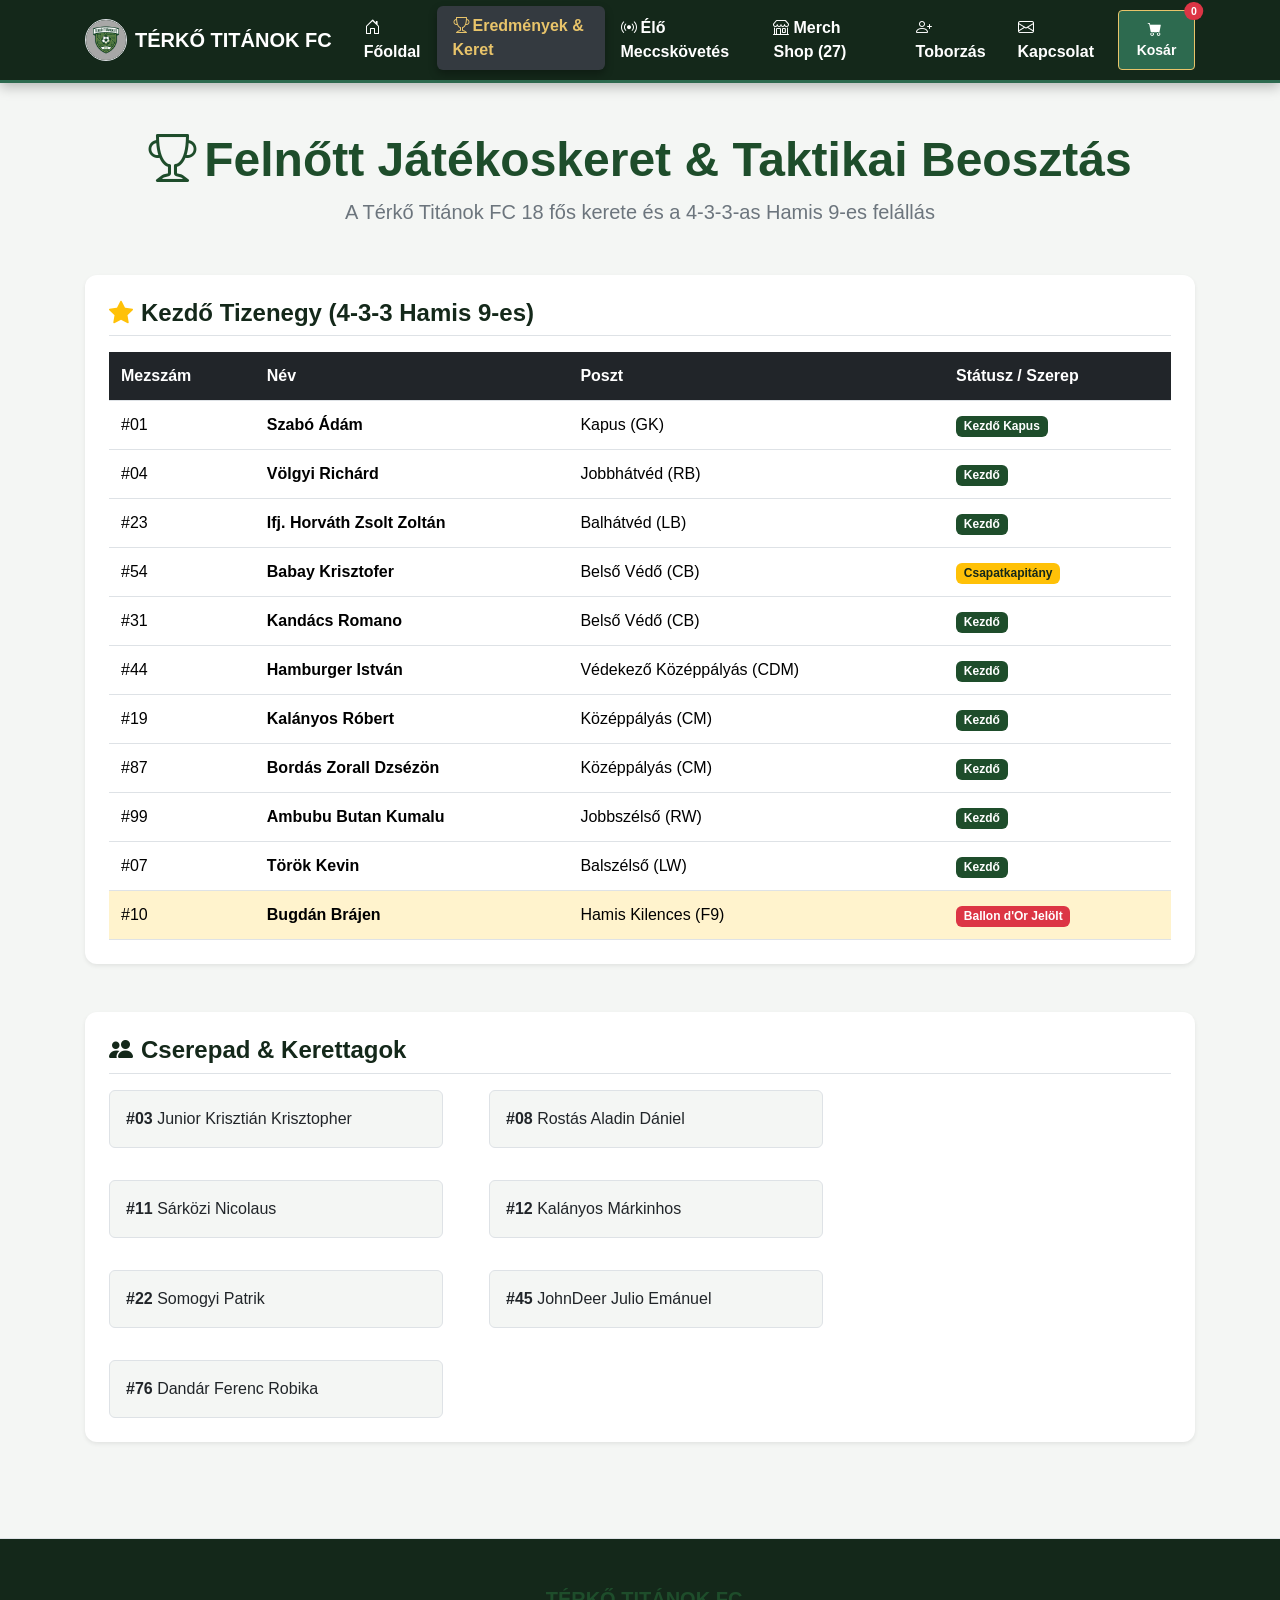
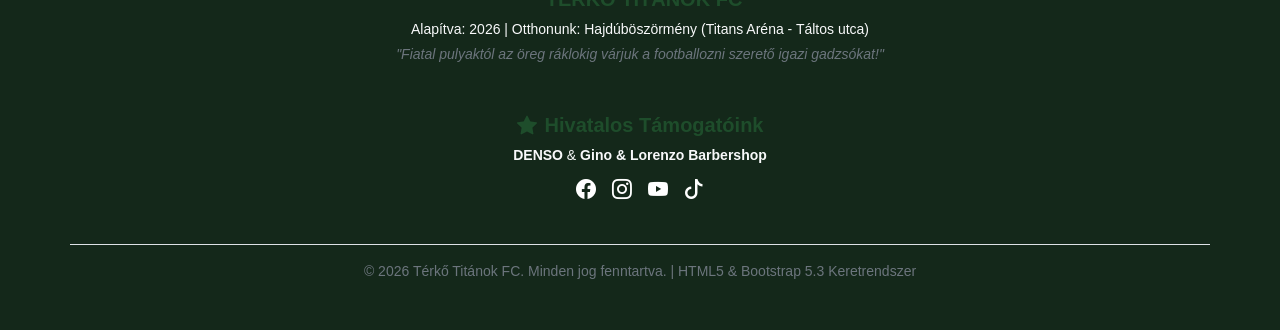
==== eredmenyek.html @ 198f858a "szex123" ====
<!DOCTYPE html>
<html lang="hu">
<head>
    <meta charset="UTF-8">
    <meta name="viewport" content="width=device-width, initial-scale=1.0">
    <title>Eredmények & Keret - Térkő Titánok FC</title>

    <link href="https://cdn.jsdelivr.net/npm/bootstrap@5.3.3/dist/css/bootstrap.min.css" rel="stylesheet" crossorigin="anonymous">
    <link href="https://cdn.jsdelivr.net/npm/bootstrap-icons@1.11.3/font/bootstrap-icons.min.css" rel="stylesheet">
    <link rel="stylesheet" href="css/bootstrap.min.css">
    <link rel="stylesheet" href="css/style.css">
</head>
<body>
    
    <!-- Navigáció -->
    <nav class="navbar navbar-expand-lg navbar-dark navbar-titan sticky-top">
        <div class="container">
            <a class="navbar-brand fw-bold d-flex align-items-center" href="index.html">
                <img src="img/terko_titanok_logo.png" alt="Térkő Titánok FC Címer" width="42" height="42" class="me-2 rounded-circle border border-white">
                TÉRKŐ TITÁNOK FC
            </a>
            <button class="navbar-toggler" type="button" data-bs-toggle="collapse" data-bs-target="#navbarNav" aria-controls="navbarNav" aria-expanded="false" aria-label="Navigáció váltó">
                <span class="navbar-toggler-icon"></span>
            </button>
            <div class="collapse navbar-collapse" id="navbarNav">
                <ul class="navbar-nav ms-auto align-items-lg-center">
                    
                    <li class="nav-item"><a class="nav-link " href="index.html"><i class="bi bi-house-door me-1"></i>Főoldal</a></li>
                    <li class="nav-item"><a class="nav-link active" href="eredmenyek.html"><i class="bi bi-trophy me-1"></i>Eredmények & Keret</a></li>
                    <li class="nav-item"><a class="nav-link " href="meccs-kovetes.html"><i class="bi bi-broadcast me-1"></i>Élő Meccskövetés</a></li>
                    <li class="nav-item"><a class="nav-link " href="merch.html"><i class="bi bi-shop me-1"></i>Merch Shop (27)</a></li>
                    <li class="nav-item"><a class="nav-link " href="jelentkezes.html"><i class="bi bi-person-plus me-1"></i>Toborzás</a></li>
                    <li class="nav-item"><a class="nav-link " href="kapcsolat.html"><i class="bi bi-envelope me-1"></i>Kapcsolat</a></li>
                    <li class="nav-item ms-lg-2 mt-2 mt-lg-0">
                        <button class="btn btn-cart-nav btn-sm px-3 py-2 position-relative" data-bs-toggle="modal" data-bs-target="#cartModal" title="Kosár megtekintése">
                            <i class="bi bi-cart-fill me-1"></i> Kosár
                            <span id="cart-badge" class="position-absolute top-0 start-100 translate-middle badge rounded-pill bg-danger">0</span>
                        </button>
                    </li>
                </ul>
            </div>
        </div>
    </nav>


    <div class="container py-5">
        <div class="text-center mb-5">
            <h2 class="display-5 fw-bold text-success mb-2"><i class="bi bi-trophy me-2"></i>Felnőtt Játékoskeret & Taktikai Beosztás</h2>
            <p class="lead text-muted">A Térkő Titánok FC 18 fős kerete és a 4-3-3-as Hamis 9-es felállás</p>
        </div>

        <!-- Kezdő 11 Táblázat -->
        <div class="card titan-card p-4 mb-5 shadow-sm">
            <h4 class="fw-bold text-dark border-bottom pb-2 mb-3"><i class="bi bi-star-fill text-warning me-2"></i>Kezdő Tizenegy (4-3-3 Hamis 9-es)</h4>
            <div class="table-responsive">
                <table class="table table-hover align-middle mb-0">
                    <thead class="table-dark">
                        <tr>
                            <th>Mezszám</th>
                            <th>Név</th>
                            <th>Poszt</th>
                            <th>Státusz / Szerep</th>
                        </tr>
                    </thead>
                    <tbody>
                        <tr><td>#01</td><td><strong>Szabó Ádám</strong></td><td>Kapus (GK)</td><td><span class="badge bg-success">Kezdő Kapus</span></td></tr>
                        <tr><td>#04</td><td><strong>Völgyi Richárd</strong></td><td>Jobbhátvéd (RB)</td><td><span class="badge bg-success">Kezdő</span></td></tr>
                        <tr><td>#23</td><td><strong>Ifj. Horváth Zsolt Zoltán</strong></td><td>Balhátvéd (LB)</td><td><span class="badge bg-success">Kezdő</span></td></tr>
                        <tr><td>#54</td><td><strong>Babay Krisztofer</strong></td><td>Belső Védő (CB)</td><td><span class="badge bg-warning text-dark">Csapatkapitány</span></td></tr>
                        <tr><td>#31</td><td><strong>Kandács Romano</strong></td><td>Belső Védő (CB)</td><td><span class="badge bg-success">Kezdő</span></td></tr>
                        <tr><td>#44</td><td><strong>Hamburger István</strong></td><td>Védekező Középpályás (CDM)</td><td><span class="badge bg-success">Kezdő</span></td></tr>
                        <tr><td>#19</td><td><strong>Kalányos Róbert</strong></td><td>Középpályás (CM)</td><td><span class="badge bg-success">Kezdő</span></td></tr>
                        <tr><td>#87</td><td><strong>Bordás Zorall Dzsézön</strong></td><td>Középpályás (CM)</td><td><span class="badge bg-success">Kezdő</span></td></tr>
                        <tr><td>#99</td><td><strong>Ambubu Butan Kumalu</strong></td><td>Jobbszélső (RW)</td><td><span class="badge bg-success">Kezdő</span></td></tr>
                        <tr><td>#07</td><td><strong>Török Kevin</strong></td><td>Balszélső (LW)</td><td><span class="badge bg-success">Kezdő</span></td></tr>
                        <tr class="table-warning"><td>#10</td><td><strong>Bugdán Brájen</strong></td><td>Hamis Kilences (F9)</td><td><span class="badge bg-danger">Ballon d'Or Jelölt</span></td></tr>
                    </tbody>
                </table>
            </div>
        </div>

        <!-- Cseresor -->
        <div class="card titan-card p-4 shadow-sm">
            <h4 class="fw-bold text-dark border-bottom pb-2 mb-3"><i class="bi bi-people-fill me-2"></i>Cserepad & Kerettagok</h4>
            <div class="row g-3">
                <div class="col-md-4"><div class="p-3 border rounded bg-light"><strong>#03</strong> Junior Krisztián Krisztopher</div></div>
                <div class="col-md-4"><div class="p-3 border rounded bg-light"><strong>#08</strong> Rostás Aladin Dániel</div></div>
                <div class="col-md-4"><div class="p-3 border rounded bg-light"><strong>#11</strong> Sárközi Nicolaus</div></div>
                <div class="col-md-4"><div class="p-3 border rounded bg-light"><strong>#12</strong> Kalányos Márkinhos</div></div>
                <div class="col-md-4"><div class="p-3 border rounded bg-light"><strong>#22</strong> Somogyi Patrik</div></div>
                <div class="col-md-4"><div class="p-3 border rounded bg-light"><strong>#45</strong> JohnDeer Julio Emánuel</div></div>
                <div class="col-md-4"><div class="p-3 border rounded bg-light"><strong>#76</strong> Dandár Ferenc Robika</div></div>
            </div>
        </div>
    </div>

    
    <!-- Lábléc -->
    <footer class="bg-dark text-white py-5 mt-5 border-top border-4 border-success">
        <div class="container text-center">
            <div class="row g-4 justify-content-center align-items-center">
                <!-- Bal oldali mező (col-md-6) -->
                <div class="col-md-6 d-flex flex-column align-items-center justify-content-center">
                    <h5 class="fw-bold text-success mb-2"><i class="bi bi-shield-shield me-2"></i>TÉRKŐ TITÁNOK FC</h5>
                    <p class="small text-light mb-1">Alapítva: 2026 | Otthonunk: Hajdúböszörmény (Titans Aréna - Táltos utca)</p>
                    <p class="small text-muted fst-italic mb-0">"Fiatal pulyaktól az öreg ráklokig várjuk a footballozni szerető igazi gadzsókat!"</p>
                </div>
                
                <!-- Jobb oldali mező (col-md-6) -->
                <div class="col-md-6 d-flex flex-column align-items-center justify-content-center">
                    <h5 class="fw-bold text-success mb-2"><i class="bi bi-star-fill me-2"></i>Hivatalos Támogatóink</h5>
                    <p class="small text-light mb-2"><strong>DENSO</strong> & <strong>Gino & Lorenzo Barbershop</strong></p>
                    <div class="d-flex justify-content-center gap-3 fs-5">
                        <a href="#" class="text-white text-decoration-none" title="Facebook"><i class="bi bi-facebook"></i></a>
                        <a href="#" class="text-white text-decoration-none" title="Instagram"><i class="bi bi-instagram"></i></a>
                        <a href="#" class="text-white text-decoration-none" title="YouTube"><i class="bi bi-youtube"></i></a>
                        <a href="#" class="text-white text-decoration-none" title="TikTok"><i class="bi bi-tiktok"></i></a>
                    </div>
                </div>

                <!-- Alsó sáv (col-md-12) -->
                <div class="col-md-12 text-center border-top border-secondary pt-3 mt-3">
                    <p class="small text-muted mb-0">&copy; 2026 Térkő Titánok FC. Minden jog fenntartva. | HTML5 & Bootstrap 5.3 Keretrendszer</p>
                </div>
            </div>
        </div>
    </footer>

    <!-- Kosár Modal -->
    <div class="modal fade" id="cartModal" tabindex="-1" aria-labelledby="cartModalLabel" aria-hidden="true">
        <div class="modal-dialog modal-lg modal-dialog-centered">
            <div class="modal-content">
                <div class="modal-header bg-dark text-white border-bottom border-success border-3">
                    <h5 class="modal-title fw-bold" id="cartModalLabel">
                        <i class="bi bi-cart-check-fill text-success me-2"></i>Kosarad Tartalma
                    </h5>
                    <button type="button" class="btn-close btn-close-white" data-bs-dismiss="modal" aria-label="Bezárás"></button>
                </div>
                <div class="modal-body p-4">
                    <div id="cart-empty-message" class="text-center py-4">
                        <i class="bi bi-cart-x display-1 text-muted"></i>
                        <p class="lead mt-3 text-muted">A kosarad jelenleg üres.</p>
                        <a href="merch.html" class="btn btn-titan-primary mt-2" data-bs-dismiss="modal">Irány a Merch Shop!</a>
                    </div>
                    <div id="cart-items-container" class="d-none">
                        <div class="table-responsive">
                            <table class="table align-middle">
                                <thead class="table-light">
                                    <tr>
                                        <th>Termék</th>
                                        <th>Egységár</th>
                                        <th>Mennyiség</th>
                                        <th>Összesen</th>
                                        <th></th>
                                    </tr>
                                </thead>
                                <tbody id="cart-table-body">
                                </tbody>
                            </table>
                        </div>
                        <div class="d-flex justify-content-between align-items-center pt-3 border-top">
                            <h5 class="fw-bold mb-0">Végösszeg: <span id="cart-total-price" class="text-success fw-extrabold">0 Ft</span></h5>
                            <div>
                                <button onclick="clearCart()" class="btn btn-outline-danger me-2"><i class="bi bi-trash me-1"></i>Kosár Ürítése</button>
                                <button onclick="checkoutCart()" class="btn btn-titan-primary"><i class="bi bi-credit-card me-1"></i>Megrendelés</button>
                            </div>
                        </div>
                    </div>
                </div>
            </div>
        </div>
    </div>


    <script src="https://cdn.jsdelivr.net/npm/bootstrap@5.3.3/dist/js/bootstrap.bundle.min.js" crossorigin="anonymous"></script>
    <script src="js/bootstrap.bundle.min.js"></script>
    <script src="js/main.js"></script>
</body>
</html>
---- css/style.css ----
:root {
    --primary-green: #1e4d2b;
    --swamp-green: #14281a;
    --accent-green: #2d6a4f;
    --light-grey: #f4f6f4;
    --dark-grey: #212529;
    --hover-grey: #343a40;
    --pure-white: #ffffff;
    --gold-accent: #e9c46a;
}

body {
    font-family: 'Segoe UI', Tahoma, Geneva, Verdana, sans-serif;
    background-color: var(--light-grey);
    color: var(--dark-grey);
    min-height: 100vh;
    display: flex;
    flex-direction: column;
}

/* Navigáció és Animált Hover */
.navbar-titan {
    background-color: var(--swamp-green) !important;
    border-bottom: 3px solid var(--accent-green);
    box-shadow: 0 4px 12px rgba(0, 0, 0, 0.25);
}

.navbar-titan .nav-link {
    color: var(--pure-white) !important;
    font-weight: 600;
    padding: 8px 16px !important;
    border-radius: 6px;
    transition: all 0.3s cubic-bezier(0.25, 0.8, 0.25, 1);
}

.navbar-titan .nav-link:hover, 
.navbar-titan .nav-link.active {
    background-color: var(--hover-grey);
    color: var(--gold-accent) !important;
    transform: translateY(-2px);
    box-shadow: 0 4px 8px rgba(0,0,0,0.3);
}

.btn-cart-nav {
    background-color: var(--accent-green);
    color: white;
    border: 1px solid var(--gold-accent);
    font-weight: 600;
    transition: all 0.3s ease;
}

.btn-cart-nav:hover {
    background-color: var(--gold-accent);
    color: var(--swamp-green);
    transform: scale(1.05);
}

/* Gombok és Interaktivitás */
.btn-titan-primary {
    background-color: var(--primary-green);
    color: var(--pure-white);
    border: 2px solid var(--primary-green);
    font-weight: 600;
    transition: all 0.3s ease;
}

.btn-titan-primary:hover {
    background-color: var(--swamp-green);
    color: var(--pure-white);
    border-color: var(--swamp-green);
    transform: scale(1.03);
}

.btn-titan-outline {
    background-color: transparent;
    color: var(--primary-green);
    border: 2px solid var(--primary-green);
    font-weight: 600;
    transition: all 0.3s ease;
}

.btn-titan-outline:hover {
    background-color: var(--accent-green);
    color: var(--pure-white);
    transform: scale(1.03);
}

/* Kártya Hover Animációk */
.titan-card {
    border: none;
    border-radius: 12px;
    box-shadow: 0 4px 12px rgba(0,0,0,0.08);
    transition: all 0.3s ease;
    background: white;
}

.titan-card:hover {
    transform: translateY(-5px);
    box-shadow: 0 12px 24px rgba(20, 40, 26, 0.18);
}

.transition-zoom {
    transition: transform 0.4s ease;
}

.titan-card:hover .transition-zoom {
    transform: scale(1.04);
}

/* Hero Section */
.hero-header {
    background: linear-gradient(135deg, rgba(20, 40, 26, 0.88) 0%, rgba(30, 77, 43, 0.88) 100%), url('../img/terko_titanok_hero.png') center/cover no-repeat;
    color: white;
    padding: 75px 0;
    border-bottom: 4px solid var(--accent-green);
}

.max-w-700 {
    max-width: 700px;
}
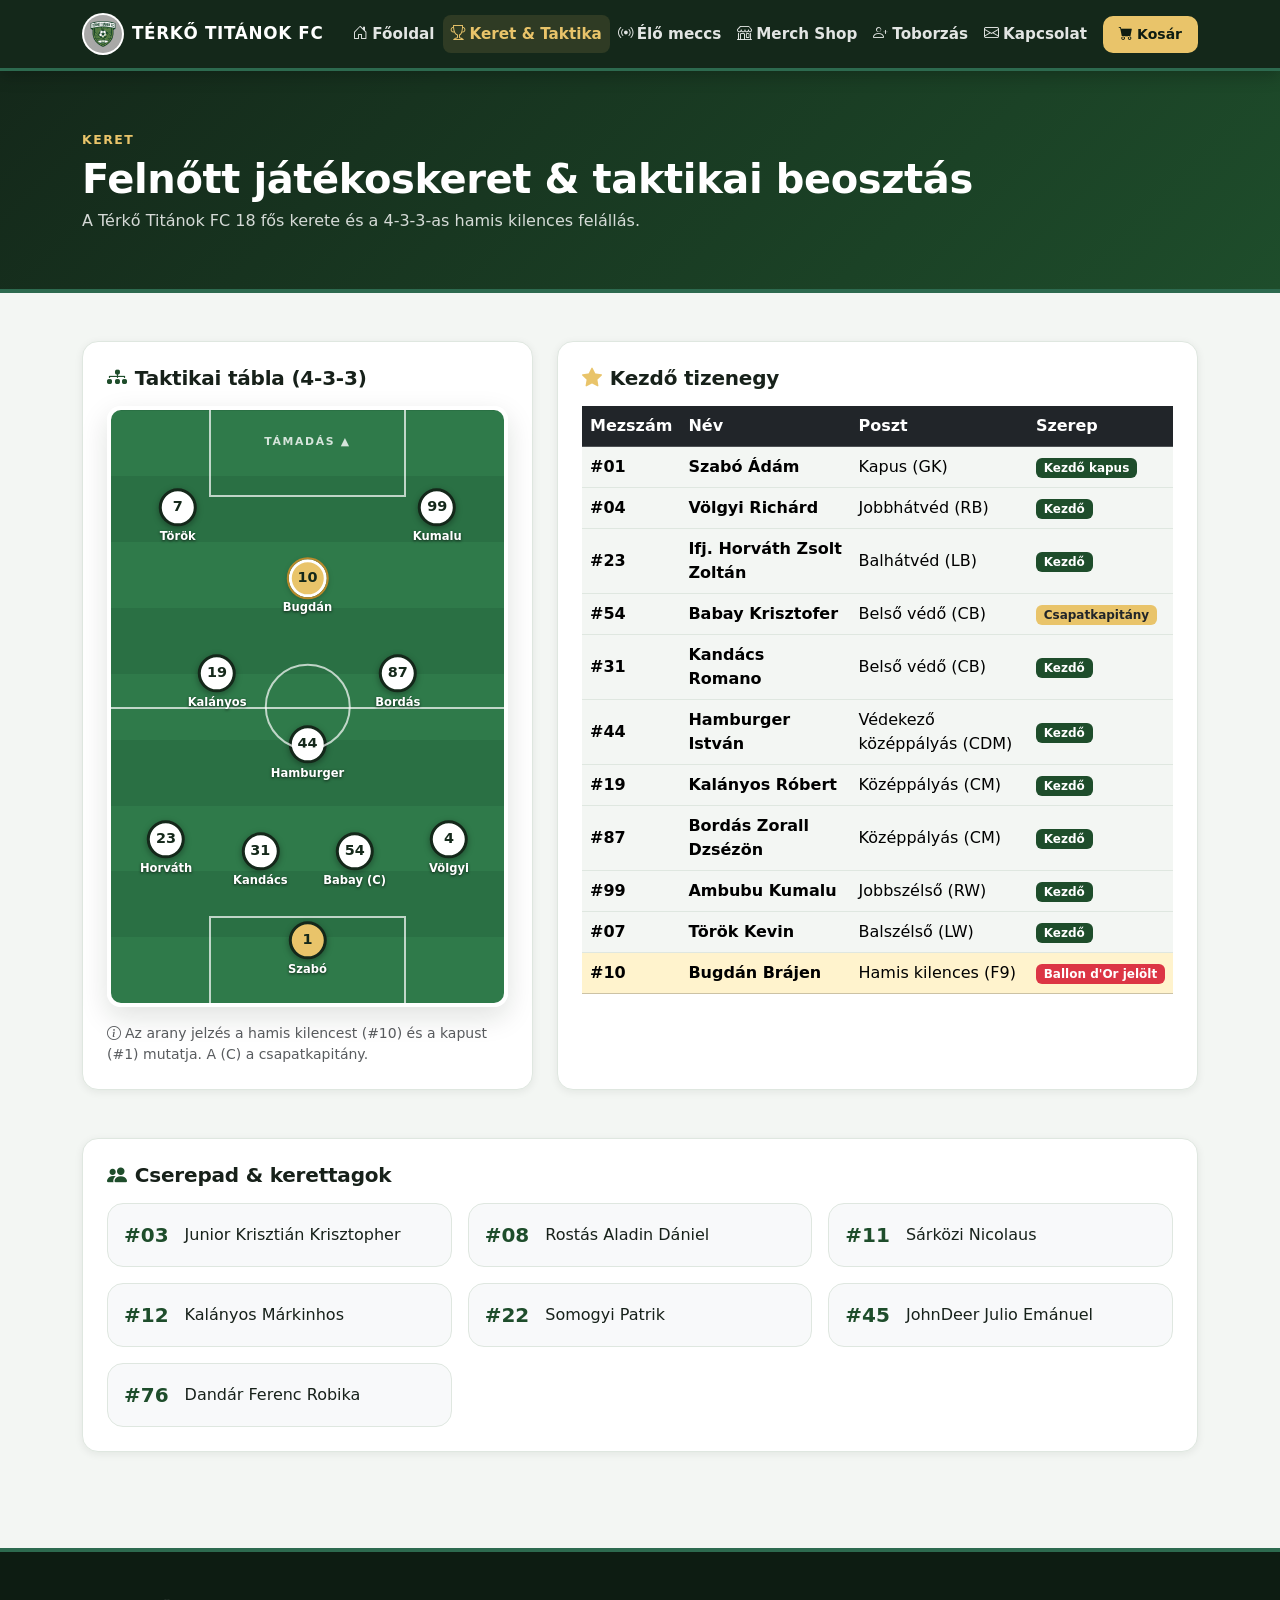
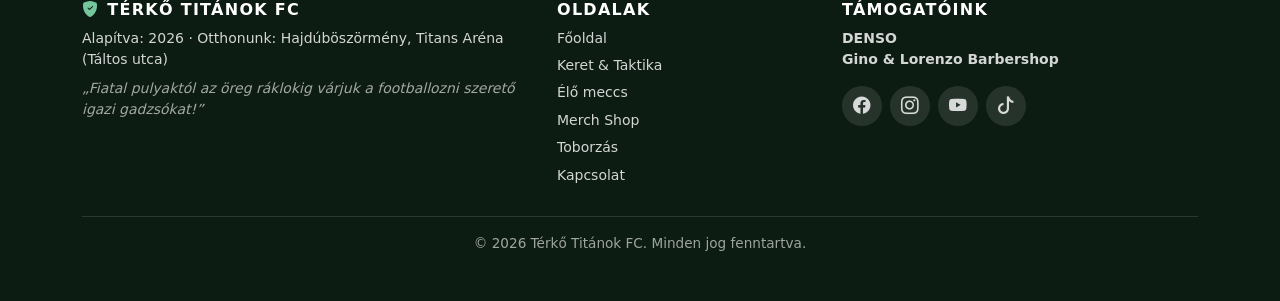
==== commit 8b322955: "szex123" ====
--- a/eredmenyek.html
+++ b/eredmenyek.html
@@ -2,178 +2,105 @@
 <html lang="hu">
 <head>
     <meta charset="UTF-8">
-    <meta name="viewport" content="width=device-width, initial-scale=1.0">
-    <title>Eredmények & Keret - Térkő Titánok FC</title>
-
-    <link href="https://cdn.jsdelivr.net/npm/bootstrap@5.3.3/dist/css/bootstrap.min.css" rel="stylesheet" crossorigin="anonymous">
-    <link href="https://cdn.jsdelivr.net/npm/bootstrap-icons@1.11.3/font/bootstrap-icons.min.css" rel="stylesheet">
-    <link rel="stylesheet" href="css/bootstrap.min.css">
+    <meta name="viewport" content="width=device-width, initial-scale=1">
+    <title>Keret & Taktika - Térkő Titánok FC</title>
+    <meta name="description" content="A Térkő Titánok FC 18 fős kerete, a kezdő tizenegy és a 4-3-3-as hamis kilences taktikai felállás.">
+    <meta name="theme-color" content="#14281a">
+    <meta property="og:title" content="Keret & Taktika - Térkő Titánok FC">
+    <meta property="og:description" content="A Térkő Titánok FC 18 fős kerete, a kezdő tizenegy és a 4-3-3-as hamis kilences taktikai felállás.">
+    <meta property="og:image" content="img/logo.png">
+    <link rel="icon" type="image/png" href="img/favicon.png">
+    <link rel="stylesheet" href="vendor/bootstrap/bootstrap.min.css">
+    <link rel="stylesheet" href="vendor/bootstrap-icons/bootstrap-icons.min.css">
     <link rel="stylesheet" href="css/style.css">
 </head>
-<body>
-    
-    <!-- Navigáció -->
-    <nav class="navbar navbar-expand-lg navbar-dark navbar-titan sticky-top">
-        <div class="container">
-            <a class="navbar-brand fw-bold d-flex align-items-center" href="index.html">
-                <img src="img/terko_titanok_logo.png" alt="Térkő Titánok FC Címer" width="42" height="42" class="me-2 rounded-circle border border-white">
-                TÉRKŐ TITÁNOK FC
-            </a>
-            <button class="navbar-toggler" type="button" data-bs-toggle="collapse" data-bs-target="#navbarNav" aria-controls="navbarNav" aria-expanded="false" aria-label="Navigáció váltó">
-                <span class="navbar-toggler-icon"></span>
-            </button>
-            <div class="collapse navbar-collapse" id="navbarNav">
-                <ul class="navbar-nav ms-auto align-items-lg-center">
-                    
-                    <li class="nav-item"><a class="nav-link " href="index.html"><i class="bi bi-house-door me-1"></i>Főoldal</a></li>
-                    <li class="nav-item"><a class="nav-link active" href="eredmenyek.html"><i class="bi bi-trophy me-1"></i>Eredmények & Keret</a></li>
-                    <li class="nav-item"><a class="nav-link " href="meccs-kovetes.html"><i class="bi bi-broadcast me-1"></i>Élő Meccskövetés</a></li>
-                    <li class="nav-item"><a class="nav-link " href="merch.html"><i class="bi bi-shop me-1"></i>Merch Shop (27)</a></li>
-                    <li class="nav-item"><a class="nav-link " href="jelentkezes.html"><i class="bi bi-person-plus me-1"></i>Toborzás</a></li>
-                    <li class="nav-item"><a class="nav-link " href="kapcsolat.html"><i class="bi bi-envelope me-1"></i>Kapcsolat</a></li>
-                    <li class="nav-item ms-lg-2 mt-2 mt-lg-0">
-                        <button class="btn btn-cart-nav btn-sm px-3 py-2 position-relative" data-bs-toggle="modal" data-bs-target="#cartModal" title="Kosár megtekintése">
-                            <i class="bi bi-cart-fill me-1"></i> Kosár
-                            <span id="cart-badge" class="position-absolute top-0 start-100 translate-middle badge rounded-pill bg-danger">0</span>
-                        </button>
-                    </li>
-                </ul>
+<body data-page="squad">
+    <a class="skip-link" href="#main">Ugrás a tartalomra</a>
+
+    <!-- A menüt a js/core.js tölti be (NAV_ITEMS) -->
+    <div id="site-header"></div>
+
+    <main id="main">
+        <header class="page-head">
+            <div class="container">
+                <span class="eyebrow">Keret</span>
+                <h1>Felnőtt játékoskeret &amp; taktikai beosztás</h1>
+                <p>A Térkő Titánok FC 18 fős kerete és a 4-3-3-as hamis kilences felállás.</p>
             </div>
-        </div>
-    </nav>
+        </header>
 
-
-    <div class="container py-5">
-        <div class="text-center mb-5">
-            <h2 class="display-5 fw-bold text-success mb-2"><i class="bi bi-trophy me-2"></i>Felnőtt Játékoskeret & Taktikai Beosztás</h2>
-            <p class="lead text-muted">A Térkő Titánok FC 18 fős kerete és a 4-3-3-as Hamis 9-es felállás</p>
-        </div>
-
-        <!-- Kezdő 11 Táblázat -->
-        <div class="card titan-card p-4 mb-5 shadow-sm">
-            <h4 class="fw-bold text-dark border-bottom pb-2 mb-3"><i class="bi bi-star-fill text-warning me-2"></i>Kezdő Tizenegy (4-3-3 Hamis 9-es)</h4>
-            <div class="table-responsive">
-                <table class="table table-hover align-middle mb-0">
-                    <thead class="table-dark">
-                        <tr>
-                            <th>Mezszám</th>
-                            <th>Név</th>
-                            <th>Poszt</th>
-                            <th>Státusz / Szerep</th>
-                        </tr>
-                    </thead>
-                    <tbody>
-                        <tr><td>#01</td><td><strong>Szabó Ádám</strong></td><td>Kapus (GK)</td><td><span class="badge bg-success">Kezdő Kapus</span></td></tr>
-                        <tr><td>#04</td><td><strong>Völgyi Richárd</strong></td><td>Jobbhátvéd (RB)</td><td><span class="badge bg-success">Kezdő</span></td></tr>
-                        <tr><td>#23</td><td><strong>Ifj. Horváth Zsolt Zoltán</strong></td><td>Balhátvéd (LB)</td><td><span class="badge bg-success">Kezdő</span></td></tr>
-                        <tr><td>#54</td><td><strong>Babay Krisztofer</strong></td><td>Belső Védő (CB)</td><td><span class="badge bg-warning text-dark">Csapatkapitány</span></td></tr>
-                        <tr><td>#31</td><td><strong>Kandács Romano</strong></td><td>Belső Védő (CB)</td><td><span class="badge bg-success">Kezdő</span></td></tr>
-                        <tr><td>#44</td><td><strong>Hamburger István</strong></td><td>Védekező Középpályás (CDM)</td><td><span class="badge bg-success">Kezdő</span></td></tr>
-                        <tr><td>#19</td><td><strong>Kalányos Róbert</strong></td><td>Középpályás (CM)</td><td><span class="badge bg-success">Kezdő</span></td></tr>
-                        <tr><td>#87</td><td><strong>Bordás Zorall Dzsézön</strong></td><td>Középpályás (CM)</td><td><span class="badge bg-success">Kezdő</span></td></tr>
-                        <tr><td>#99</td><td><strong>Ambubu Butan Kumalu</strong></td><td>Jobbszélső (RW)</td><td><span class="badge bg-success">Kezdő</span></td></tr>
-                        <tr><td>#07</td><td><strong>Török Kevin</strong></td><td>Balszélső (LW)</td><td><span class="badge bg-success">Kezdő</span></td></tr>
-                        <tr class="table-warning"><td>#10</td><td><strong>Bugdán Brájen</strong></td><td>Hamis Kilences (F9)</td><td><span class="badge bg-danger">Ballon d'Or Jelölt</span></td></tr>
-                    </tbody>
-                </table>
-            </div>
-        </div>
-
-        <!-- Cseresor -->
-        <div class="card titan-card p-4 shadow-sm">
-            <h4 class="fw-bold text-dark border-bottom pb-2 mb-3"><i class="bi bi-people-fill me-2"></i>Cserepad & Kerettagok</h4>
-            <div class="row g-3">
-                <div class="col-md-4"><div class="p-3 border rounded bg-light"><strong>#03</strong> Junior Krisztián Krisztopher</div></div>
-                <div class="col-md-4"><div class="p-3 border rounded bg-light"><strong>#08</strong> Rostás Aladin Dániel</div></div>
-                <div class="col-md-4"><div class="p-3 border rounded bg-light"><strong>#11</strong> Sárközi Nicolaus</div></div>
-                <div class="col-md-4"><div class="p-3 border rounded bg-light"><strong>#12</strong> Kalányos Márkinhos</div></div>
-                <div class="col-md-4"><div class="p-3 border rounded bg-light"><strong>#22</strong> Somogyi Patrik</div></div>
-                <div class="col-md-4"><div class="p-3 border rounded bg-light"><strong>#45</strong> JohnDeer Julio Emánuel</div></div>
-                <div class="col-md-4"><div class="p-3 border rounded bg-light"><strong>#76</strong> Dandár Ferenc Robika</div></div>
-            </div>
-        </div>
-    </div>
-
-    
-    <!-- Lábléc -->
-    <footer class="bg-dark text-white py-5 mt-5 border-top border-4 border-success">
-        <div class="container text-center">
-            <div class="row g-4 justify-content-center align-items-center">
-                <!-- Bal oldali mező (col-md-6) -->
-                <div class="col-md-6 d-flex flex-column align-items-center justify-content-center">
-                    <h5 class="fw-bold text-success mb-2"><i class="bi bi-shield-shield me-2"></i>TÉRKŐ TITÁNOK FC</h5>
-                    <p class="small text-light mb-1">Alapítva: 2026 | Otthonunk: Hajdúböszörmény (Titans Aréna - Táltos utca)</p>
-                    <p class="small text-muted fst-italic mb-0">"Fiatal pulyaktól az öreg ráklokig várjuk a footballozni szerető igazi gadzsókat!"</p>
-                </div>
-                
-                <!-- Jobb oldali mező (col-md-6) -->
-                <div class="col-md-6 d-flex flex-column align-items-center justify-content-center">
-                    <h5 class="fw-bold text-success mb-2"><i class="bi bi-star-fill me-2"></i>Hivatalos Támogatóink</h5>
-                    <p class="small text-light mb-2"><strong>DENSO</strong> & <strong>Gino & Lorenzo Barbershop</strong></p>
-                    <div class="d-flex justify-content-center gap-3 fs-5">
-                        <a href="#" class="text-white text-decoration-none" title="Facebook"><i class="bi bi-facebook"></i></a>
-                        <a href="#" class="text-white text-decoration-none" title="Instagram"><i class="bi bi-instagram"></i></a>
-                        <a href="#" class="text-white text-decoration-none" title="YouTube"><i class="bi bi-youtube"></i></a>
-                        <a href="#" class="text-white text-decoration-none" title="TikTok"><i class="bi bi-tiktok"></i></a>
+        <div class="container py-5">
+            <div class="row g-4 mb-5">
+                <div class="col-lg-5">
+                    <div class="titan-card p-3 p-md-4 h-100">
+                        <h2 class="h5 fw-bold mb-3"><i class="bi bi-diagram-3-fill text-success me-2" aria-hidden="true"></i>Taktikai tábla (4-3-3)</h2>
+                        <div class="pitch" role="img" aria-label="Taktikai tábla: kapus, négy védő, három középpályás, egy hamis kilences és két szélső">
+                            <div class="pitch-box top"></div><div class="pitch-box bottom"></div>
+                            <span class="pitch-arrow">TÁMADÁS ▲</span>
+                            <div class="pl gk" style="--x:50;--y:91"><span class="pl-dot">1</span><span class="pl-name">Szabó</span></div>
+                            <div class="pl " style="--x:14;--y:74"><span class="pl-dot">23</span><span class="pl-name">Horváth</span></div>
+                            <div class="pl " style="--x:38;--y:76"><span class="pl-dot">31</span><span class="pl-name">Kandács</span></div>
+                            <div class="pl " style="--x:62;--y:76"><span class="pl-dot">54</span><span class="pl-name">Babay (C)</span></div>
+                            <div class="pl " style="--x:86;--y:74"><span class="pl-dot">4</span><span class="pl-name">Völgyi</span></div>
+                            <div class="pl " style="--x:50;--y:58"><span class="pl-dot">44</span><span class="pl-name">Hamburger</span></div>
+                            <div class="pl " style="--x:27;--y:46"><span class="pl-dot">19</span><span class="pl-name">Kalányos</span></div>
+                            <div class="pl " style="--x:73;--y:46"><span class="pl-dot">87</span><span class="pl-name">Bordás</span></div>
+                            <div class="pl star" style="--x:50;--y:30"><span class="pl-dot">10</span><span class="pl-name">Bugdán</span></div>
+                            <div class="pl " style="--x:17;--y:18"><span class="pl-dot">7</span><span class="pl-name">Török</span></div>
+                            <div class="pl " style="--x:83;--y:18"><span class="pl-dot">99</span><span class="pl-name">Kumalu</span></div>
+                        </div>
+                        <p class="small text-muted mt-3 mb-0"><i class="bi bi-info-circle me-1" aria-hidden="true"></i>Az arany jelzés a hamis kilencest (#10) és a kapust (#1) mutatja. A (C) a csapatkapitány.</p>
                     </div>
                 </div>
-
-                <!-- Alsó sáv (col-md-12) -->
-                <div class="col-md-12 text-center border-top border-secondary pt-3 mt-3">
-                    <p class="small text-muted mb-0">&copy; 2026 Térkő Titánok FC. Minden jog fenntartva. | HTML5 & Bootstrap 5.3 Keretrendszer</p>
-                </div>
-            </div>
-        </div>
-    </footer>
-
-    <!-- Kosár Modal -->
-    <div class="modal fade" id="cartModal" tabindex="-1" aria-labelledby="cartModalLabel" aria-hidden="true">
-        <div class="modal-dialog modal-lg modal-dialog-centered">
-            <div class="modal-content">
-                <div class="modal-header bg-dark text-white border-bottom border-success border-3">
-                    <h5 class="modal-title fw-bold" id="cartModalLabel">
-                        <i class="bi bi-cart-check-fill text-success me-2"></i>Kosarad Tartalma
-                    </h5>
-                    <button type="button" class="btn-close btn-close-white" data-bs-dismiss="modal" aria-label="Bezárás"></button>
-                </div>
-                <div class="modal-body p-4">
-                    <div id="cart-empty-message" class="text-center py-4">
-                        <i class="bi bi-cart-x display-1 text-muted"></i>
-                        <p class="lead mt-3 text-muted">A kosarad jelenleg üres.</p>
-                        <a href="merch.html" class="btn btn-titan-primary mt-2" data-bs-dismiss="modal">Irány a Merch Shop!</a>
-                    </div>
-                    <div id="cart-items-container" class="d-none">
+                <div class="col-lg-7">
+                    <div class="titan-card p-3 p-md-4 h-100">
+                        <h2 class="h5 fw-bold mb-3"><i class="bi bi-star-fill text-gold me-2" aria-hidden="true"></i>Kezdő tizenegy</h2>
                         <div class="table-responsive">
-                            <table class="table align-middle">
-                                <thead class="table-light">
-                                    <tr>
-                                        <th>Termék</th>
-                                        <th>Egységár</th>
-                                        <th>Mennyiség</th>
-                                        <th>Összesen</th>
-                                        <th></th>
-                                    </tr>
-                                </thead>
-                                <tbody id="cart-table-body">
+                            <table class="table table-hover align-middle mb-0">
+                                <thead class="table-dark"><tr><th scope="col">Mezszám</th><th scope="col">Név</th><th scope="col">Poszt</th><th scope="col">Szerep</th></tr></thead>
+                                <tbody>
+                                <tr><td class="fw-bold">#01</td><td><strong>Szabó Ádám</strong></td><td>Kapus (GK)</td><td><span class="badge bg-success">Kezdő kapus</span></td></tr>
+                                <tr><td class="fw-bold">#04</td><td><strong>Völgyi Richárd</strong></td><td>Jobbhátvéd (RB)</td><td><span class="badge bg-success">Kezdő</span></td></tr>
+                                <tr><td class="fw-bold">#23</td><td><strong>Ifj. Horváth Zsolt Zoltán</strong></td><td>Balhátvéd (LB)</td><td><span class="badge bg-success">Kezdő</span></td></tr>
+                                <tr><td class="fw-bold">#54</td><td><strong>Babay Krisztofer</strong></td><td>Belső védő (CB)</td><td><span class="badge bg-warning text-dark">Csapatkapitány</span></td></tr>
+                                <tr><td class="fw-bold">#31</td><td><strong>Kandács Romano</strong></td><td>Belső védő (CB)</td><td><span class="badge bg-success">Kezdő</span></td></tr>
+                                <tr><td class="fw-bold">#44</td><td><strong>Hamburger István</strong></td><td>Védekező középpályás (CDM)</td><td><span class="badge bg-success">Kezdő</span></td></tr>
+                                <tr><td class="fw-bold">#19</td><td><strong>Kalányos Róbert</strong></td><td>Középpályás (CM)</td><td><span class="badge bg-success">Kezdő</span></td></tr>
+                                <tr><td class="fw-bold">#87</td><td><strong>Bordás Zorall Dzsézön</strong></td><td>Középpályás (CM)</td><td><span class="badge bg-success">Kezdő</span></td></tr>
+                                <tr><td class="fw-bold">#99</td><td><strong>Ambubu Kumalu</strong></td><td>Jobbszélső (RW)</td><td><span class="badge bg-success">Kezdő</span></td></tr>
+                                <tr><td class="fw-bold">#07</td><td><strong>Török Kevin</strong></td><td>Balszélső (LW)</td><td><span class="badge bg-success">Kezdő</span></td></tr>
+                                <tr class="table-warning"><td class="fw-bold">#10</td><td><strong>Bugdán Brájen</strong></td><td>Hamis kilences (F9)</td><td><span class="badge bg-danger">Ballon d'Or jelölt</span></td></tr>
                                 </tbody>
                             </table>
-                        </div>
-                        <div class="d-flex justify-content-between align-items-center pt-3 border-top">
-                            <h5 class="fw-bold mb-0">Végösszeg: <span id="cart-total-price" class="text-success fw-extrabold">0 Ft</span></h5>
-                            <div>
-                                <button onclick="clearCart()" class="btn btn-outline-danger me-2"><i class="bi bi-trash me-1"></i>Kosár Ürítése</button>
-                                <button onclick="checkoutCart()" class="btn btn-titan-primary"><i class="bi bi-credit-card me-1"></i>Megrendelés</button>
-                            </div>
                         </div>
                     </div>
                 </div>
             </div>
+
+            <div class="titan-card p-3 p-md-4">
+                <h2 class="h5 fw-bold mb-3"><i class="bi bi-people-fill text-success me-2" aria-hidden="true"></i>Cserepad &amp; kerettagok</h2>
+                <div class="row g-3">
+                    <div class="col-sm-6 col-lg-4"><div class="d-flex align-items-center gap-3 p-3 border rounded-3 bg-light"><span class="fw-bold fs-5 text-success">#03</span><span>Junior Krisztián Krisztopher</span></div></div>
+                    <div class="col-sm-6 col-lg-4"><div class="d-flex align-items-center gap-3 p-3 border rounded-3 bg-light"><span class="fw-bold fs-5 text-success">#08</span><span>Rostás Aladin Dániel</span></div></div>
+                    <div class="col-sm-6 col-lg-4"><div class="d-flex align-items-center gap-3 p-3 border rounded-3 bg-light"><span class="fw-bold fs-5 text-success">#11</span><span>Sárközi Nicolaus</span></div></div>
+                    <div class="col-sm-6 col-lg-4"><div class="d-flex align-items-center gap-3 p-3 border rounded-3 bg-light"><span class="fw-bold fs-5 text-success">#12</span><span>Kalányos Márkinhos</span></div></div>
+                    <div class="col-sm-6 col-lg-4"><div class="d-flex align-items-center gap-3 p-3 border rounded-3 bg-light"><span class="fw-bold fs-5 text-success">#22</span><span>Somogyi Patrik</span></div></div>
+                    <div class="col-sm-6 col-lg-4"><div class="d-flex align-items-center gap-3 p-3 border rounded-3 bg-light"><span class="fw-bold fs-5 text-success">#45</span><span>JohnDeer Julio Emánuel</span></div></div>
+                    <div class="col-sm-6 col-lg-4"><div class="d-flex align-items-center gap-3 p-3 border rounded-3 bg-light"><span class="fw-bold fs-5 text-success">#76</span><span>Dandár Ferenc Robika</span></div></div>
+                </div>
+            </div>
         </div>
-    </div>
+    </main>
 
+    <!-- A láblécet és a kosár-ablakot a js/core.js tölti be -->
+    <div id="site-footer"></div>
 
-    <script src="https://cdn.jsdelivr.net/npm/bootstrap@5.3.3/dist/js/bootstrap.bundle.min.js" crossorigin="anonymous"></script>
-    <script src="js/bootstrap.bundle.min.js"></script>
+    <noscript><p class="text-center p-3 mb-0 bg-warning-subtle">A menü, a kosár és a webshop működéséhez engedélyezd a JavaScriptet.</p></noscript>
+
+    <script src="vendor/bootstrap/bootstrap.bundle.min.js"></script>
+    <script src="js/products.js"></script>
+    <script src="js/core.js"></script>
+    <script src="js/cart.js"></script>
     <script src="js/main.js"></script>
 </body>
-</html>+</html>
